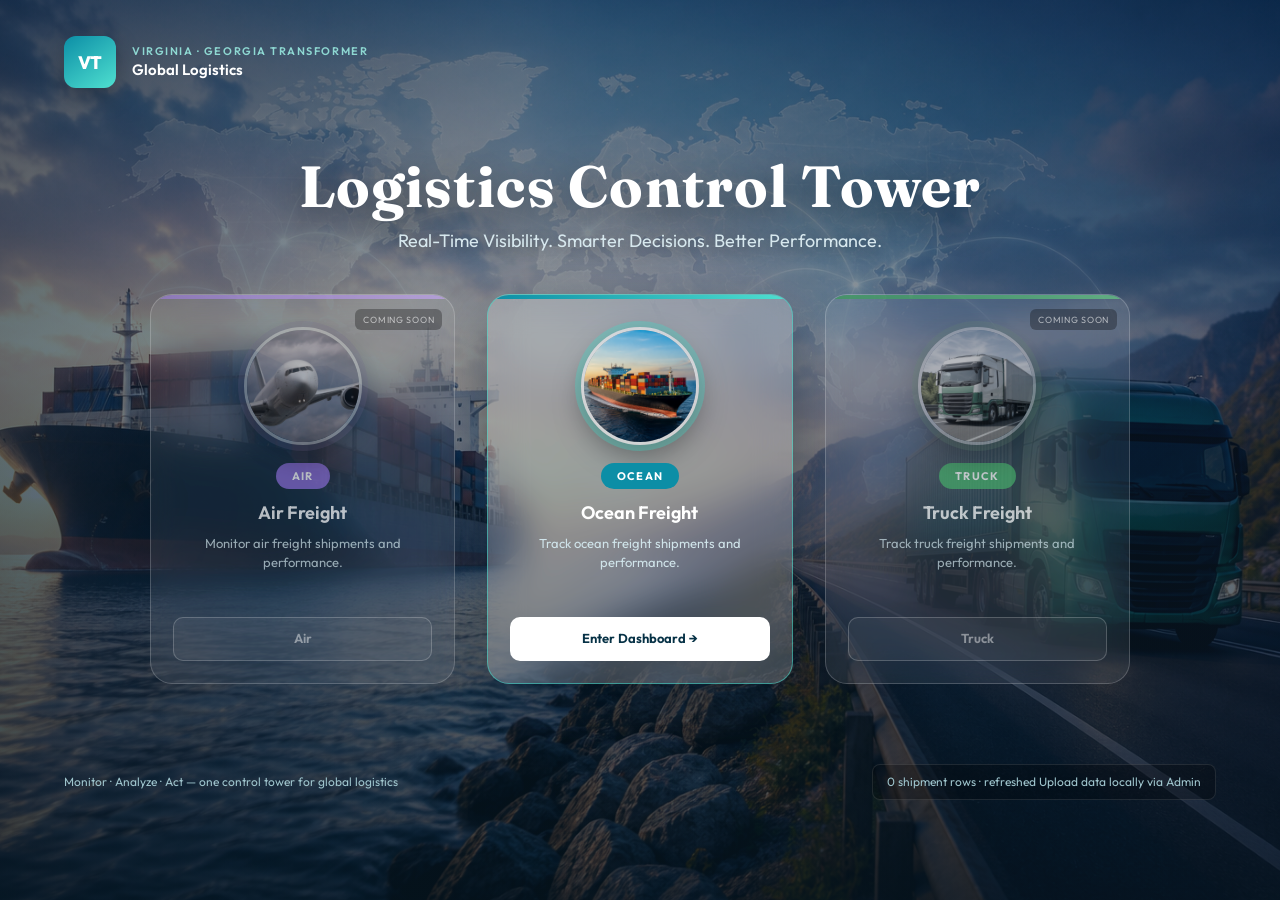
==== static/index.html @ 3d46ad70 "Add Ocean Freight Control Tower dashboard and GitHub Pages publish workflow. Co-authored-by: Cursor " ====
<!doctype html>
<html lang="en">
<head>
  <meta charset="utf-8">
  <meta name="viewport" content="width=device-width, initial-scale=1">
  <title>Logistics Control Tower · Virginia Transformer Corp</title>
  <meta http-equiv="Cache-Control" content="no-cache, no-store, must-revalidate">
  <link rel="preconnect" href="https://fonts.googleapis.com">
  <link rel="preconnect" href="https://fonts.gstatic.com" crossorigin>
  <link href="https://fonts.googleapis.com/css2?family=Fraunces:opsz,wght@9..144,600;9..144,700&family=Outfit:wght@400;500;600;700&display=swap" rel="stylesheet">
  <link rel="stylesheet" href="/static/css/ocean.css?v=20260818e">
</head>
<body>

<!-- ═══ LANDING / MENU ═══ -->
<section id="landing" class="page active">
  <div class="landing-photo" aria-hidden="true"></div>
  <div class="landing-veil" aria-hidden="true"></div>

  <div class="land">
    <div class="land-top">
      <div class="vtc-logo">VT</div>
      <div class="land-brand">
        <small>Virginia · Georgia Transformer</small>
        <strong>Global Logistics</strong>
      </div>
    </div>

    <div class="land-hero">
      <h1>Logistics Control Tower</h1>
      <p class="tagline">Real-Time Visibility. Smarter Decisions. Better Performance.</p>

      <div class="mode-grid">
        <article class="mode-card air disabled">
          <span class="coming-soon">Coming soon</span>
          <div class="mode-photo">
            <img src="/static/assets/mode-air.png" alt="Cargo airplane in flight">
          </div>
          <span class="mode-label">Air</span>
          <h3>Air Freight</h3>
          <p>Monitor air freight shipments and performance.</p>
          <span class="mode-btn">Air</span>
        </article>

        <article class="mode-card ocean" onclick="showPage('analysis')" role="button" tabindex="0"
          onkeydown="if(event.key==='Enter')showPage('analysis')">
          <div class="mode-photo">
            <img src="/static/assets/mode-ocean.png" alt="Ocean container ship">
          </div>
          <span class="mode-label">Ocean</span>
          <h3>Ocean Freight</h3>
          <p>Track ocean freight shipments and performance.</p>
          <span class="mode-btn">Enter Dashboard →</span>
        </article>

        <article class="mode-card truck disabled">
          <span class="coming-soon">Coming soon</span>
          <div class="mode-photo">
            <img src="/static/assets/mode-truck.png" alt="Freight semi-truck">
          </div>
          <span class="mode-label">Truck</span>
          <h3>Truck Freight</h3>
          <p>Track truck freight shipments and performance.</p>
          <span class="mode-btn">Truck</span>
        </article>
      </div>
    </div>

    <div class="land-foot">
      <span>Monitor · Analyze · Act — one control tower for global logistics</span>
      <span class="stamp" id="landStamp">Loading shipment data…</span>
    </div>
  </div>
</section>

<!-- ═══ ANALYSIS DASHBOARD ═══ -->
<section id="analysis" class="page ocean-page">
  <div class="ocean-atmosphere" aria-hidden="true">
    <div class="ocean-bg"></div>
    <div class="ocean-veil"></div>
    <div class="ocean-light"></div>
  </div>
  <header class="dash-header">
    <button class="back" onclick="showPage('landing')">← Menu</button>
    <div class="dash-title">
      <small>Ocean freight</small>
      <strong>Ocean Freight Analysis Dashboard</strong>
    </div>
    <div class="dash-tabs">
      <button class="tab" onclick="refreshWorkbook()">↻ Refresh</button>
      <button class="tab on">Overview</button>
      <button class="tab" onclick="showDetail()">Detailed Report</button>
      <button class="tab" onclick="showPage('performance')">Performance →</button>
    </div>
  </header>

  <main class="wrap">
    <div id="filtersA" class="filters"></div>
    <div class="info-row">
      <div class="window-note">DSR data from arrived within 2 weeks past and all future records.</div>
      <div class="refresh-panel">
        <span>Last refreshed</span>
        <b id="refreshStamp">—</b>
        <span id="refreshRows">—</span>
      </div>
    </div>
    <div id="etaButtons" class="chips"></div>

    <div class="kpis">
      <div class="kpi"><label>Container #</label><b id="kTotal">—</b></div>
      <div class="kpi"><label>Arriving in next 7 days #</label><b id="k7">—</b></div>
      <div class="kpi"><label>Arriving next 14 days #</label><b id="k14">—</b></div>
      <div class="kpi"><label>Delayed containers #</label><b id="kDelay">—</b></div>
      <div class="kpi"><label>Arriving today #</label><b id="kToday">—</b></div>
      <div class="kpi"><label>Hotlist #</label><b id="kHot">—</b></div>
    </div>

    <div class="grid">
      <article class="card">
        <h2>ETA performance</h2>
        <div class="donut-box">
          <div id="etaDonut" class="donut"><div id="etaCenter" class="center"></div></div>
          <div id="etaLegend" class="legend"></div>
        </div>
      </article>
      <article class="card">
        <h2>Total shipment count by plants</h2>
        <div id="plantBars" class="chart bars"></div>
      </article>
      <article class="card">
        <h2>Total vendor by count</h2>
        <div id="vendorBars" class="chart bars"></div>
      </article>
      <article class="card wide">
        <h2>Total delivery variance</h2>
        <div id="varianceCols" class="columns"></div>
      </article>
    </div>
  </main>
</section>

<!-- ═══ DETAILED REPORT ═══ -->
<section id="detail" class="page ocean-page">
  <div class="ocean-atmosphere" aria-hidden="true">
    <div class="ocean-bg"></div>
    <div class="ocean-veil"></div>
    <div class="ocean-light"></div>
  </div>
  <header class="dash-header">
    <button class="back" onclick="showPage('analysis')">← Analysis</button>
    <div class="dash-title">
      <small>Ocean freight</small>
      <strong>Detailed Report</strong>
    </div>
    <div class="dash-tabs">
      <button class="tab" onclick="refreshWorkbook()">↻ Refresh</button>
      <button class="tab" onclick="showPage('analysis')">← Overview</button>
      <button class="tab" onclick="showPage('performance')">Performance →</button>
    </div>
  </header>

  <main class="wrap">
    <div id="filtersD" class="filters"></div>
    <div class="window-note">Same 2-week operational window and filters as Analysis. Scroll horizontally to view shipment fields.</div>
    <div id="etaButtonsD" class="chips"></div>
    <article class="card">
      <div class="tabletop">
        <h2>All shipment fields <span id="rowCount" class="hint"></span></h2>
        <div class="table-actions">
          <input id="tableSearch" placeholder="Search displayed rows…">
          <button type="button" class="download-btn" id="downloadDetailBtn" onclick="downloadDetailExcel()">
            ↓ Download Excel
          </button>
        </div>
      </div>
      <div class="tablewrap">
        <table>
          <thead><tr id="tableHead"></tr></thead>
          <tbody id="tableBody"></tbody>
        </table>
      </div>
    </article>
  </main>
</section>

<!-- ═══ PERFORMANCE ═══ -->
<section id="performance" class="page ocean-page">
  <div class="ocean-atmosphere" aria-hidden="true">
    <div class="ocean-bg"></div>
    <div class="ocean-veil"></div>
    <div class="ocean-light"></div>
  </div>
  <header class="dash-header">
    <button class="back" onclick="showPage('analysis')">← Analysis</button>
    <div class="dash-title">
      <small>Ocean freight</small>
      <strong>Performance Dashboard</strong>
    </div>
    <div class="dash-tabs">
      <button class="tab" onclick="refreshWorkbook()">↻ Refresh</button>
      <button class="tab" onclick="showDetail()">Detailed Report</button>
      <button class="tab on">Performance</button>
    </div>
  </header>

  <main class="wrap">
    <div id="filtersP" class="filters"></div>
    <div class="window-note">Strategic sliding window: shipments from the past 1 year through all future available records.</div>

    <div class="kpis">
      <div class="kpi"><label>Containers</label><b id="pTotal">—</b></div>
      <div class="kpi"><label>Delivered</label><b id="pDelivered">—</b></div>
      <div class="kpi"><label>In transit</label><b id="pTransit">—</b></div>
      <div class="kpi"><label>Delayed arrival</label><b id="pDelayed">—</b></div>
      <div class="kpi"><label>On-time arrival</label><b id="pOnTime">—</b></div>
      <div class="kpi"><label>Avg port-to-port</label><b id="pAvg">—</b></div>
    </div>

    <div class="grid">
      <article class="card"><h2>Container type</h2><div id="typeCols" class="columns"></div></article>
      <article class="card"><h2>Arrival performance</h2><div id="arrivalCols" class="columns"></div></article>
      <article class="card"><h2>LCL vs FCL</h2><div id="modeCols" class="columns"></div></article>
      <article class="card">
        <h2>Carrier / Forwarder performance
          <span class="switcher">
            <button type="button" id="byForwarder" class="on" onclick="setPerformanceGroup('Forwarder')">Forwarder</button>
            <button type="button" id="byCarrier" onclick="setPerformanceGroup('Steamship Line')">Carrier</button>
          </span>
        </h2>
        <div class="stack-legend">
          <span><i style="background:#e95a5e"></i> Delayed</span>
          <span><i style="background:#20b87a"></i> Early</span>
          <span><i style="background:#8178cb"></i> On Time</span>
        </div>
        <div id="forwardStacks" class="stack"></div>
      </article>
      <article class="card"><h2>Departure performance</h2><div id="departureCols" class="columns"></div></article>
      <article class="card">
        <h2>Average port-to-port days
          <span class="switcher">
            <button type="button" id="avgByCarrier" class="on" onclick="setAverageGroup('Steamship Line')">Carrier</button>
            <button type="button" id="avgByForwarder" onclick="setAverageGroup('Forwarder')">Forwarder</button>
          </span>
        </h2>
        <div id="carrierBars" class="chart bars"></div>
      </article>
    </div>
  </main>
</section>

<script src="/static/js/logic.js?v=20260818e"></script>
<script src="/static/js/dashboard.js?v=20260818e"></script>
</body>
</html>
---- static/css/ocean.css ----
:root {
  --deep: #03151f;
  --navy: #073246;
  --navy2: #0d5870;
  --sea: #0c8ea6;
  --aqua: #4fe0d0;
  --foam: #eaf8f8;
  --ink: #12303a;
  --muted: #5f7f88;
  --line: rgba(180, 220, 226, 0.7);
  --card: rgba(255, 255, 255, 0.78);
  --red: #e95a5e;
  --green: #20b87a;
  --amber: #f2a33a;
  --blue: #2698e8;
  --purple: #8b6fd4;
  --truck: #4caf6e;
  --glass: rgba(255, 255, 255, 0.14);
  --gold: #d7b56d;
}

* { box-sizing: border-box; }

body {
  margin: 0;
  background: #041824;
  color: var(--ink);
  font: 14px/1.5 "Outfit", "Segoe UI", system-ui, sans-serif;
}

button, select, input { font: inherit; }

.page { display: none; min-height: 100vh; }
.page.active { display: block; }

/* ── Landing / Menu ── */
#landing {
  position: relative;
  overflow: hidden;
  color: #fff;
  background: #081c2a;
}

.landing-photo {
  position: absolute;
  inset: 0;
  background:
    url("../assets/landing-hero.png") center / cover no-repeat;
  transform: scale(1.04);
  filter: saturate(1.12) contrast(1.08);
  animation: oceanDrift 60s ease-in-out infinite alternate;
}

.landing-veil {
  position: absolute;
  inset: 0;
  background:
    linear-gradient(180deg, rgba(6, 22, 34, 0.55) 0%, rgba(8, 32, 48, 0.42) 38%, rgba(6, 24, 36, 0.72) 100%),
    linear-gradient(90deg, rgba(10, 28, 48, 0.35), transparent 40%, rgba(28, 18, 48, 0.22));
  pointer-events: none;
}

.land {
  position: relative;
  z-index: 2;
  min-height: 100vh;
  display: flex;
  flex-direction: column;
  padding: 36px clamp(24px, 5vw, 80px) 100px;
}

.land-top {
  display: flex;
  align-items: center;
  gap: 16px;
}

.vtc-logo {
  width: 52px;
  height: 52px;
  border-radius: 12px;
  background: linear-gradient(145deg, var(--sea), var(--aqua));
  display: grid;
  place-items: center;
  font-weight: 800;
  font-size: 18px;
  letter-spacing: -0.04em;
  box-shadow: 0 8px 24px rgba(0, 0, 0, 0.25);
}

.land-brand small {
  display: block;
  font-size: 11px;
  letter-spacing: 0.14em;
  text-transform: uppercase;
  color: #8ed8d2;
  font-weight: 600;
}

.land-brand strong {
  font-size: 15px;
  font-weight: 600;
}

.land-hero {
  flex: 1;
  display: flex;
  flex-direction: column;
  justify-content: center;
  max-width: 1080px;
  width: 100%;
  margin: 28px auto 40px;
  text-align: center;
}

.land-hero h1 {
  font-family: "Fraunces", Georgia, serif;
  font-size: clamp(36px, 5.4vw, 58px);
  font-weight: 700;
  letter-spacing: 0.02em;
  line-height: 1.05;
  margin: 0 0 10px;
  text-transform: none;
  text-shadow: 0 10px 36px rgba(0, 0, 0, 0.5);
}

.land-hero .tagline {
  font-size: clamp(15px, 2vw, 18px);
  color: #d7e8ee;
  margin: 0 0 40px;
  text-shadow: 0 4px 16px rgba(0, 0, 0, 0.4);
}

.mode-grid {
  display: grid;
  grid-template-columns: repeat(3, minmax(220px, 1fr));
  gap: clamp(18px, 3vw, 32px);
  max-width: 980px;
  margin: 0 auto;
  width: 100%;
}

.mode-card {
  background: rgba(255, 255, 255, 0.1);
  backdrop-filter: blur(18px) saturate(1.2);
  border: 1px solid rgba(255, 255, 255, 0.28);
  border-radius: 22px;
  padding: 26px 22px 22px;
  text-align: center;
  transition: transform 0.28s ease, box-shadow 0.28s ease, border-color 0.28s ease;
  cursor: default;
  position: relative;
  overflow: hidden;
  min-height: 390px;
  display: flex;
  flex-direction: column;
  align-items: center;
}

.mode-card::before {
  content: "";
  position: absolute;
  top: 0;
  left: 0;
  right: 0;
  height: 4px;
}

.mode-card.air::before { background: linear-gradient(90deg, #9b7fd4, #c4a8f0); }
.mode-card.ocean::before { background: linear-gradient(90deg, var(--sea), var(--aqua)); }
.mode-card.truck::before { background: linear-gradient(90deg, #3d9b5c, #6ecf8a); }

.mode-card.ocean {
  cursor: pointer;
  background: rgba(255, 255, 255, 0.18);
  border-color: rgba(61, 217, 200, 0.55);
  box-shadow: 0 22px 55px rgba(0, 20, 35, 0.45);
}

.mode-card.ocean:hover {
  transform: translateY(-8px);
  box-shadow: 0 30px 70px rgba(0, 30, 45, 0.55);
  border-color: var(--aqua);
}

.mode-card.ocean:hover .mode-photo img {
  transform: scale(1.07);
}

.mode-card.disabled {
  opacity: 0.72;
}

.mode-card.disabled .mode-photo {
  filter: grayscale(0.55) brightness(0.85);
}

.mode-photo {
  width: 118px;
  height: 118px;
  margin: 6px auto 18px;
  border-radius: 50%;
  overflow: hidden;
  border: 3px solid rgba(255, 255, 255, 0.55);
  box-shadow: 0 12px 28px rgba(0, 0, 0, 0.35);
  flex-shrink: 0;
}

.mode-card.air .mode-photo { box-shadow: 0 0 0 6px rgba(139, 111, 212, 0.28), 0 12px 28px rgba(0, 0, 0, 0.35); }
.mode-card.ocean .mode-photo { box-shadow: 0 0 0 6px rgba(61, 217, 200, 0.32), 0 12px 28px rgba(0, 0, 0, 0.35); }
.mode-card.truck .mode-photo { box-shadow: 0 0 0 6px rgba(76, 175, 110, 0.28), 0 12px 28px rgba(0, 0, 0, 0.35); }

.mode-photo img {
  width: 100%;
  height: 100%;
  object-fit: cover;
  display: block;
  transition: transform 0.4s ease;
}

.mode-label {
  display: inline-block;
  padding: 5px 16px;
  border-radius: 20px;
  font-size: 11px;
  font-weight: 700;
  letter-spacing: 0.12em;
  text-transform: uppercase;
  margin-bottom: 10px;
}

.mode-card.air .mode-label { background: var(--purple); color: #fff; }
.mode-card.ocean .mode-label { background: var(--sea); color: #fff; }
.mode-card.truck .mode-label { background: var(--truck); color: #fff; }

.mode-card h3 {
  margin: 0 0 8px;
  font-size: 18px;
  font-weight: 650;
}

.mode-card p {
  margin: 0 0 auto;
  font-size: 13px;
  color: #d0e4ea;
  line-height: 1.45;
  max-width: 220px;
}

.mode-btn {
  display: block;
  width: 100%;
  margin-top: 18px;
  padding: 11px;
  border: 1px solid rgba(255, 255, 255, 0.3);
  border-radius: 10px;
  background: rgba(255, 255, 255, 0.08);
  color: #fff;
  font-weight: 650;
  font-size: 13px;
  cursor: inherit;
}

.mode-card.ocean .mode-btn {
  background: #fff;
  color: var(--navy);
  border-color: transparent;
}

.mode-card.disabled .mode-btn {
  cursor: not-allowed;
  color: rgba(255, 255, 255, 0.65);
}

.coming-soon {
  position: absolute;
  top: 14px;
  right: 12px;
  font-size: 9px;
  text-transform: uppercase;
  letter-spacing: 0.08em;
  background: rgba(0, 0, 0, 0.4);
  padding: 4px 8px;
  border-radius: 6px;
  color: #d8d8d8;
}

.land-foot {
  display: flex;
  justify-content: space-between;
  align-items: center;
  flex-wrap: wrap;
  gap: 12px;
  font-size: 12px;
  color: #9ec4cc;
}

.land-foot .stamp {
  background: rgba(0, 0, 0, 0.25);
  padding: 8px 14px;
  border-radius: 8px;
  border: 1px solid rgba(255, 255, 255, 0.1);
}

/* ── Dashboard header ── */
.dash-header {
  position: relative;
  background:
    linear-gradient(105deg, rgba(3, 22, 34, 0.82), rgba(8, 72, 92, 0.58) 55%, rgba(10, 40, 58, 0.7)),
    url("../assets/ocean-header.png") center 42% / cover no-repeat;
  color: #fff;
  padding: 16px 24px 22px;
  display: flex;
  align-items: center;
  gap: 16px;
  flex-wrap: wrap;
  box-shadow: 0 12px 36px rgba(2, 16, 28, 0.28);
  border-bottom: 1px solid rgba(127, 230, 220, 0.22);
}

.dash-header::after {
  content: "";
  position: absolute;
  left: 0;
  right: 0;
  bottom: -1px;
  height: 18px;
  background: url("data:image/svg+xml,%3Csvg xmlns='http://www.w3.org/2000/svg' viewBox='0 0 1440 40' preserveAspectRatio='none'%3E%3Cpath fill='rgba(236,247,249,0.55)' d='M0,24 C240,40 480,8 720,20 C960,32 1200,8 1440,24 L1440,40 L0,40 Z'/%3E%3C/svg%3E") center bottom / 100% 18px no-repeat;
  pointer-events: none;
}

.dash-header .back {
  border: 1px solid rgba(255, 255, 255, 0.38);
  color: #fff;
  background: rgba(255, 255, 255, 0.1);
  backdrop-filter: blur(10px);
  border-radius: 999px;
  padding: 8px 16px;
  cursor: pointer;
}

.dash-header .back:hover { background: rgba(255, 255, 255, 0.15); }

.dash-title small {
  display: block;
  color: #b7efe6;
  text-transform: uppercase;
  letter-spacing: 0.18em;
  font-size: 9px;
  font-weight: 600;
}

.dash-title strong {
  font-family: "Fraunces", Georgia, serif;
  font-size: 22px;
  font-weight: 700;
  letter-spacing: 0.01em;
}

.dash-tabs {
  margin-left: auto;
  display: flex;
  gap: 6px;
  flex-wrap: wrap;
}

.dash-tabs .tab {
  border: 1px solid rgba(255, 255, 255, 0.32);
  background: rgba(255, 255, 255, 0.1);
  backdrop-filter: blur(10px);
  color: #fff;
  border-radius: 999px;
  padding: 8px 16px;
  cursor: pointer;
  font-size: 13px;
  font-weight: 500;
}

.dash-tabs .tab.on,
.dash-tabs .tab:hover {
  background: linear-gradient(180deg, #fff, #e7f8f6);
  color: var(--navy);
  border-color: transparent;
  box-shadow: 0 8px 18px rgba(0, 20, 30, 0.18);
}

/* ── Main layout ── */
.wrap {
  position: relative;
  z-index: 1;
  padding: 20px 22px 48px;
  max-width: 1620px;
  margin: 0 auto;
}

.filters {
  display: grid;
  grid-template-columns: repeat(10, minmax(95px, 1fr)) auto;
  gap: 6px;
  background: rgba(255, 255, 255, 0.72);
  backdrop-filter: blur(18px) saturate(1.3);
  border: 1px solid rgba(255, 255, 255, 0.78);
  border-radius: 16px;
  padding: 12px;
  margin-bottom: 14px;
  position: sticky;
  top: 0;
  z-index: 10;
  box-shadow: 0 16px 40px rgba(4, 28, 40, 0.12);
}

.filter {
  border-right: 1px solid var(--line);
  padding: 2px 8px;
}

.filter label {
  display: block;
  text-transform: uppercase;
  color: var(--muted);
  font-size: 9px;
  letter-spacing: 0.06em;
}

.filter select,
.filter input {
  border: 0;
  outline: 0;
  background: transparent;
  color: var(--ink);
  width: 100%;
  padding: 4px 0;
  font-size: 12px;
  font-weight: 500;
}

.reset-btn {
  align-self: center;
  border: 0;
  border-radius: 999px;
  background: linear-gradient(180deg, #14556d, #0a3346);
  color: #fff;
  padding: 10px 18px;
  cursor: pointer;
  font-size: 12px;
  font-weight: 600;
  white-space: nowrap;
  box-shadow: 0 8px 18px rgba(8, 40, 56, 0.22);
}

.reset-btn:hover { background: var(--navy2); }

.info-row {
  display: flex;
  gap: 12px;
  flex-wrap: wrap;
  margin-bottom: 12px;
}

.window-note {
  flex: 1;
  background: rgba(226, 246, 243, 0.78);
  backdrop-filter: blur(10px);
  color: #14655f;
  border: 1px solid rgba(191, 233, 227, 0.85);
  border-radius: 12px;
  padding: 10px 16px;
  font-size: 12px;
}

.refresh-panel {
  background: linear-gradient(145deg, rgba(4, 24, 36, 0.9), rgba(12, 70, 86, 0.88));
  color: #b8dce4;
  border-radius: 12px;
  padding: 10px 16px;
  font-size: 11px;
  min-width: 200px;
  border: 1px solid rgba(127, 230, 220, 0.2);
  box-shadow: 0 10px 24px rgba(4, 20, 30, 0.2);
}

.refresh-panel b { color: var(--aqua); display: block; font-size: 12px; }

.kpis {
  display: grid;
  grid-template-columns: repeat(6, 1fr);
  gap: 10px;
}

.kpi {
  background: rgba(255, 255, 255, 0.78);
  backdrop-filter: blur(16px) saturate(1.25);
  border: 1px solid rgba(255, 255, 255, 0.72);
  border-radius: 16px;
  padding: 16px 16px 14px;
  box-shadow: 0 14px 32px rgba(4, 28, 40, 0.1);
  position: relative;
  overflow: hidden;
}

.kpi::before {
  content: "";
  position: absolute;
  left: 0;
  top: 12px;
  bottom: 12px;
  width: 3px;
  border-radius: 0 3px 3px 0;
  background: linear-gradient(180deg, var(--aqua), var(--sea));
}

.kpi::after {
  content: "";
  position: absolute;
  top: -20px;
  right: -12px;
  width: 90px;
  height: 90px;
  background: radial-gradient(circle, rgba(79, 224, 208, 0.22), transparent 68%);
}

.kpi label {
  font-size: 10px;
  text-transform: uppercase;
  color: var(--muted);
  letter-spacing: 0.08em;
  font-weight: 600;
  padding-left: 6px;
}

.kpi b {
  display: block;
  font-size: 28px;
  margin-top: 4px;
  font-weight: 700;
  padding-left: 6px;
}

.kpi:nth-child(1) b { color: var(--green); }
.kpi:nth-child(2) b { color: #df3d55; }
.kpi:nth-child(3) b { color: #e14aaa; }
.kpi:nth-child(4) b { color: #f06332; }
.kpi:nth-child(5) b { color: #18aa73; }
.kpi:nth-child(6) b { color: #e13b45; }

.grid {
  display: grid;
  grid-template-columns: 1.1fr 1fr 1fr;
  gap: 12px;
  margin-top: 12px;
}

.card {
  background: rgba(255, 255, 255, 0.8);
  backdrop-filter: blur(18px) saturate(1.3);
  border: 1px solid rgba(255, 255, 255, 0.74);
  border-radius: 18px;
  padding: 18px 18px 16px;
  min-width: 0;
  box-shadow: 0 16px 40px rgba(4, 28, 40, 0.12);
  position: relative;
}

.card::before {
  content: "";
  position: absolute;
  inset: 0 0 auto;
  height: 3px;
  border-radius: 18px 18px 0 0;
  background: linear-gradient(90deg, transparent, var(--aqua), var(--sea), transparent);
}

.card h2 {
  font-family: "Fraunces", Georgia, serif;
  font-size: 15px;
  margin: 0 0 14px;
  text-transform: none;
  letter-spacing: 0.01em;
  color: var(--navy);
  font-weight: 700;
}

.card .hint {
  float: right;
  color: var(--muted);
  font-size: 10px;
  text-transform: none;
  font-weight: 400;
}

.chart { height: 225px; }

.bars {
  display: flex;
  flex-direction: column;
  gap: 8px;
  justify-content: center;
  height: 100%;
}

.bar {
  display: grid;
  grid-template-columns: 110px 1fr 36px;
  gap: 8px;
  align-items: center;
  font-size: 11px;
}

.bar .name {
  white-space: nowrap;
  overflow: hidden;
  text-overflow: ellipsis;
}

.bar .track {
  height: 12px;
  border-radius: 7px;
  background: #edf3f4;
  overflow: hidden;
}

.bar .fill {
  height: 100%;
  border-radius: 7px;
  background: linear-gradient(90deg, var(--sea), var(--aqua));
}

.bar .val { text-align: right; font-weight: 700; }

.donut-box {
  height: 225px;
  display: grid;
  grid-template-columns: 155px 1fr;
  align-items: center;
}

.donut {
  width: 142px;
  height: 142px;
  border-radius: 50%;
  position: relative;
}

.donut::after {
  content: "";
  position: absolute;
  inset: 30px;
  border-radius: 50%;
  background: rgba(255, 255, 255, 0.94);
  box-shadow: inset 0 0 0 1px rgba(180, 220, 226, 0.4);
}

.donut .center {
  position: absolute;
  z-index: 1;
  inset: 0;
  display: grid;
  place-content: center;
  text-align: center;
  font-size: 22px;
  font-weight: 700;
}

.donut .center small {
  font-size: 9px;
  color: var(--muted);
  font-weight: 500;
}

.legend { display: flex; flex-direction: column; gap: 8px; }

.leg b {
  cursor: help;
}

.leg {
  display: grid;
  grid-template-columns: 9px 1fr auto;
  gap: 7px;
  align-items: center;
  font-size: 11px;
}

.dot {
  width: 8px;
  height: 8px;
  border-radius: 3px;
}

.chips {
  display: flex;
  gap: 7px;
  overflow-x: auto;
  padding: 4px 0 12px;
  scrollbar-width: thin;
}

.chip {
  min-width: 130px;
  flex-shrink: 0;
  border: 1px solid rgba(255, 255, 255, 0.7);
  background: rgba(255, 255, 255, 0.72);
  backdrop-filter: blur(10px);
  border-radius: 12px;
  padding: 9px 12px;
  color: var(--ink);
  cursor: pointer;
  font-size: 10px;
  text-align: left;
  box-shadow: 0 8px 18px rgba(4, 28, 40, 0.08);
}

.chip.on {
  background: linear-gradient(180deg, #14566e, #0a3448);
  color: #fff;
  border-color: transparent;
  box-shadow: 0 10px 22px rgba(8, 50, 68, 0.28);
}

.columns {
  position: relative;
  height: 225px;
  display: flex;
  align-items: end;
  gap: 8px;
  padding: 20px 6px 36px;
  border-bottom: 1px solid var(--line);
}

.columns.line-mode {
  height: 270px;
  padding-top: 30px;
  gap: 6px;
}

.colwrap {
  height: 100%;
  flex: 1;
  display: flex;
  align-items: end;
  position: relative;
}

.col {
  width: 100%;
  min-height: 3px;
  border-radius: 5px 5px 0 0;
  background: linear-gradient(#49cdb9, #168ba4);
  position: relative;
}

.col em {
  position: absolute;
  top: -19px;
  width: 100%;
  text-align: center;
  font-style: normal;
  font-size: 10px;
  font-weight: 700;
}

.col .col-count {
  position: absolute;
  bottom: 5px;
  left: 0;
  right: 0;
  text-align: center;
  font-size: 10px;
  font-weight: 700;
  color: rgba(255, 255, 255, 0.95);
  text-shadow: 0 1px 2px rgba(0, 0, 0, 0.35);
}

.col span {
  position: absolute;
  top: calc(100% + 5px);
  width: 100%;
  text-align: center;
  font-size: 9px;
  white-space: nowrap;
  overflow: hidden;
  text-overflow: ellipsis;
}

.columns.line-mode .col span {
  font-size: 8px;
  line-height: 1.2;
  white-space: normal;
  display: -webkit-box;
  -webkit-line-clamp: 2;
  -webkit-box-orient: vertical;
  overflow: hidden;
  text-overflow: unset;
}

.pct-overlay {
  position: absolute;
  inset: 0;
  pointer-events: none;
  z-index: 4;
}

.pct-overlay polyline {
  fill: none;
  stroke: #e84aa5;
  stroke-width: 2;
  stroke-dasharray: 5 4;
  stroke-linejoin: round;
  stroke-linecap: round;
}

.pct-hit {
  position: absolute;
  transform: translateX(-50%);
  font-size: 11px;
  font-weight: 700;
  color: #b82478;
  line-height: 1;
  padding: 4px 6px;
  cursor: help;
  pointer-events: auto;
  white-space: nowrap;
  z-index: 5;
}

.wide { grid-column: 1 / -1; }

.switcher {
  float: right;
  display: inline-flex;
  gap: 3px;
  background: #edf3f4;
  padding: 3px;
  border-radius: 8px;
  margin-top: -6px;
}

.switcher button {
  border: 0;
  background: transparent;
  padding: 6px 9px;
  border-radius: 6px;
  font-size: 10px;
  cursor: pointer;
}

.switcher button.on {
  background: var(--navy);
  color: #fff;
}

.tabletop {
  display: flex;
  justify-content: space-between;
  align-items: center;
  gap: 12px;
  flex-wrap: wrap;
}

.tabletop input {
  padding: 8px 12px;
  border: 1px solid var(--line);
  border-radius: 8px;
  min-width: 220px;
}

.table-actions {
  display: flex;
  align-items: center;
  gap: 10px;
  flex-wrap: wrap;
}

.download-btn {
  border: 0;
  border-radius: 8px;
  background: linear-gradient(105deg, var(--navy), var(--navy2));
  color: #fff;
  padding: 9px 16px;
  font-weight: 650;
  font-size: 13px;
  cursor: pointer;
  white-space: nowrap;
  box-shadow: 0 4px 14px rgba(10, 47, 69, 0.18);
}

.download-btn:hover { background: linear-gradient(105deg, var(--navy2), var(--sea)); }
.download-btn:disabled { opacity: 0.55; cursor: not-allowed; }

.tablewrap {
  overflow: auto;
  max-height: 440px;
  border-top: 1px solid var(--line);
}

table {
  border-collapse: collapse;
  width: 100%;
  white-space: nowrap;
  font-size: 10px;
}

th {
  position: sticky;
  top: 0;
  background: rgba(232, 245, 247, 0.95);
  text-align: left;
  padding: 9px 10px;
  text-transform: uppercase;
  color: #5d747d;
  z-index: 1;
}

td {
  padding: 8px 10px;
  border-top: 1px solid #edf2f3;
}

.pill {
  background: #e7f4f3;
  border-radius: 10px;
  padding: 3px 7px;
}

.pill.hot {
  background: #ffe6e7;
  color: #b3293f;
}

.stack {
  height: 225px;
  display: flex;
  align-items: end;
  gap: 12px;
  padding: 8px 8px 22px;
}

.stack-legend {
  display: flex;
  gap: 12px;
  font-size: 10px;
  color: var(--muted);
  margin: -6px 0 8px;
}

.stack-legend span {
  display: inline-flex;
  align-items: center;
  gap: 5px;
}

.stack-legend i {
  width: 8px;
  height: 8px;
  border-radius: 2px;
  display: inline-block;
}

.stackbar {
  flex: 1;
  display: flex;
  flex-direction: column-reverse;
  height: 100%;
  position: relative;
}

.seg {
  width: 100%;
  min-height: 2px;
  display: flex;
  align-items: center;
  justify-content: center;
}

.seg-label {
  display: flex;
  flex-direction: column;
  align-items: center;
  line-height: 1.05;
  color: #fff;
  font-size: 10px;
  font-weight: 700;
  text-shadow: 0 1px 2px rgba(0, 0, 0, 0.35);
}

.seg-label small {
  font-size: 8px;
  font-weight: 600;
  opacity: 0.9;
  cursor: help;
}

.stackbar label {
  position: absolute;
  top: calc(100% + 5px);
  width: 100%;
  font-size: 9px;
  text-align: center;
  white-space: nowrap;
  overflow: hidden;
  text-overflow: ellipsis;
  cursor: help;
}

.empty {
  height: 160px;
  display: grid;
  place-items: center;
  color: var(--muted);
}

/* ── Ocean atmosphere ── */
.ocean-page {
  position: relative;
  background: #041824;
}

.ocean-atmosphere {
  position: fixed;
  inset: 0;
  z-index: 0;
  pointer-events: none;
  overflow: hidden;
}

.ocean-bg {
  position: absolute;
  inset: -10%;
  background: url("../assets/dash-ocean-bg.png") center / cover no-repeat;
  filter: saturate(1.18) contrast(1.08) brightness(0.95);
  animation: oceanDrift 48s ease-in-out infinite alternate;
}

.ocean-veil {
  position: absolute;
  inset: 0;
  background:
    linear-gradient(180deg, rgba(3, 20, 32, 0.2) 0%, rgba(7, 42, 54, 0.08) 120px, rgba(236, 247, 249, 0.58) 270px, rgba(234, 247, 248, 0.82) 100%),
    radial-gradient(900px 420px at 82% -8%, rgba(90, 220, 210, 0.22), transparent 58%);
}

.ocean-light {
  position: absolute;
  inset: 0;
  background: url("../assets/ocean-foam.png") center top / cover no-repeat;
  opacity: 0.13;
  mix-blend-mode: screen;
}

@keyframes oceanDrift {
  from { transform: scale(1.05) translate3d(0, 0, 0); }
  to { transform: scale(1.1) translate3d(-1.6%, -1.2%, 0); }
}

.ocean-page .dash-header {
  z-index: 2;
}

.error-panel {
  max-width: 560px;
  margin: 80px auto;
  padding: 32px;
  background: #fff;
  border-radius: 16px;
  border: 1px solid var(--line);
  text-align: center;
}

.error-panel h2 { color: var(--red); margin-top: 0; }

@media (max-width: 1150px) {
  .filters { grid-template-columns: repeat(5, 1fr); }
  .kpis { grid-template-columns: repeat(3, 1fr); }
  .grid { grid-template-columns: 1fr 1fr; }
  .grid .card:first-child { grid-column: 1 / -1; }
  .mode-grid { grid-template-columns: 1fr; max-width: 360px; }
}

@media (max-width: 700px) {
  .dash-header { flex-direction: column; align-items: flex-start; }
  .dash-tabs { margin-left: 0; }
  .filters, .kpis, .grid { grid-template-columns: 1fr 1fr; }
  .grid .card { grid-column: 1 / -1; }
  .land-foot { flex-direction: column; align-items: flex-start; }
}
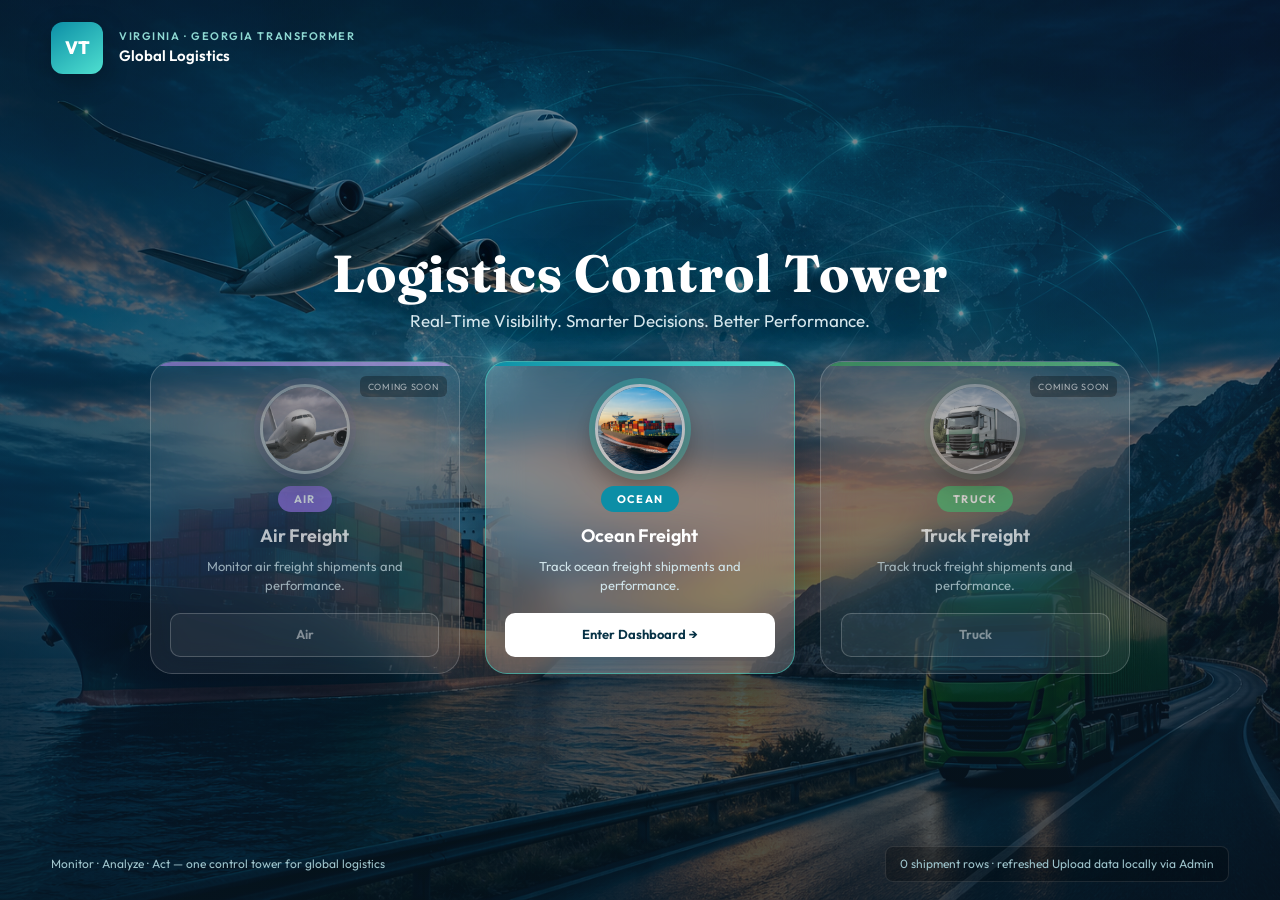
==== commit 4db12e70: "commit" ====
--- a/static/index.html
+++ b/static/index.html
@@ -8,7 +8,7 @@
   <link rel="preconnect" href="https://fonts.googleapis.com">
   <link rel="preconnect" href="https://fonts.gstatic.com" crossorigin>
   <link href="https://fonts.googleapis.com/css2?family=Fraunces:opsz,wght@9..144,600;9..144,700&family=Outfit:wght@400;500;600;700&display=swap" rel="stylesheet">
-  <link rel="stylesheet" href="/static/css/ocean.css?v=20260818e">
+  <link rel="stylesheet" href="/static/css/ocean.css?v=20260820d">
 </head>
 <body>
 
@@ -97,7 +97,9 @@
   <main class="wrap">
     <div id="filtersA" class="filters"></div>
     <div class="info-row">
-      <div class="window-note">DSR data from arrived within 2 weeks past and all future records.</div>
+      <div class="window-note">2-week window uses Vessel Arrived when present; if not arrived, ETA to Port of Discharge. Includes all future records.
+        <br>NO CISF shipments are included.
+      </div>
       <div class="refresh-panel">
         <span>Last refreshed</span>
         <b id="refreshStamp">—</b>
@@ -161,7 +163,7 @@
 
   <main class="wrap">
     <div id="filtersD" class="filters"></div>
-    <div class="window-note">Same 2-week operational window and filters as Analysis. Scroll horizontally to view shipment fields.</div>
+    <div class="window-note">Same 2-week window as Analysis (Vessel Arrived first, else ETA to port). Scroll horizontally to view shipment fields.</div>
     <div id="etaButtonsD" class="chips"></div>
     <article class="card">
       <div class="tabletop">
@@ -248,7 +250,7 @@
   </main>
 </section>
 
-<script src="/static/js/logic.js?v=20260818e"></script>
-<script src="/static/js/dashboard.js?v=20260818e"></script>
+<script src="/static/js/logic.js?v=20260818k"></script>
+<script src="/static/js/dashboard.js?v=20260818k"></script>
 </body>
 </html>
--- a/static/css/ocean.css
+++ b/static/css/ocean.css
@@ -21,11 +21,20 @@
 
 * { box-sizing: border-box; }
 
+html {
+  width: 100%;
+  max-width: 100%;
+  overflow-x: hidden;
+}
+
 body {
   margin: 0;
   background: #041824;
   color: var(--ink);
   font: 14px/1.5 "Outfit", "Segoe UI", system-ui, sans-serif;
+  width: 100%;
+  max-width: 100%;
+  overflow-x: hidden;
 }
 
 button, select, input { font: inherit; }
@@ -39,16 +48,22 @@
   overflow: hidden;
   color: #fff;
   background: #081c2a;
+  width: 100%;
+  max-width: 100vw;
+  height: 100vh;
+  height: 100dvh;
+  min-height: 0;
 }
 
 .landing-photo {
   position: absolute;
   inset: 0;
+  overflow: hidden;
   background:
     url("../assets/landing-hero.png") center / cover no-repeat;
-  transform: scale(1.04);
+  transform: none;
   filter: saturate(1.12) contrast(1.08);
-  animation: oceanDrift 60s ease-in-out infinite alternate;
+  animation: landingDrift 60s ease-in-out infinite alternate;
 }
 
 .landing-veil {
@@ -63,10 +78,12 @@
 .land {
   position: relative;
   z-index: 2;
-  min-height: 100vh;
+  height: 100%;
+  max-height: 100%;
   display: flex;
   flex-direction: column;
-  padding: 36px clamp(24px, 5vw, 80px) 100px;
+  padding: clamp(16px, 2.4vh, 28px) clamp(16px, 4vw, 64px) clamp(12px, 2vh, 24px);
+  overflow: hidden;
 }
 
 .land-top {
@@ -107,35 +124,36 @@
   display: flex;
   flex-direction: column;
   justify-content: center;
-  max-width: 1080px;
-  width: 100%;
-  margin: 28px auto 40px;
+  max-width: min(1080px, 100%);
+  width: 100%;
+  margin: clamp(8px, 1.5vh, 20px) auto;
   text-align: center;
+  min-height: 0;
 }
 
 .land-hero h1 {
   font-family: "Fraunces", Georgia, serif;
-  font-size: clamp(36px, 5.4vw, 58px);
+  font-size: clamp(28px, 4.6vw, 52px);
   font-weight: 700;
   letter-spacing: 0.02em;
   line-height: 1.05;
-  margin: 0 0 10px;
+  margin: 0 0 8px;
   text-transform: none;
   text-shadow: 0 10px 36px rgba(0, 0, 0, 0.5);
 }
 
 .land-hero .tagline {
-  font-size: clamp(15px, 2vw, 18px);
+  font-size: clamp(14px, 1.8vw, 17px);
   color: #d7e8ee;
-  margin: 0 0 40px;
+  margin: 0 0 clamp(16px, 3vh, 32px);
   text-shadow: 0 4px 16px rgba(0, 0, 0, 0.4);
 }
 
 .mode-grid {
   display: grid;
-  grid-template-columns: repeat(3, minmax(220px, 1fr));
-  gap: clamp(18px, 3vw, 32px);
-  max-width: 980px;
+  grid-template-columns: repeat(3, minmax(0, 1fr));
+  gap: clamp(12px, 2vw, 28px);
+  max-width: min(980px, 100%);
   margin: 0 auto;
   width: 100%;
 }
@@ -145,13 +163,14 @@
   backdrop-filter: blur(18px) saturate(1.2);
   border: 1px solid rgba(255, 255, 255, 0.28);
   border-radius: 22px;
-  padding: 26px 22px 22px;
+  padding: clamp(14px, 2vh, 22px) clamp(12px, 1.5vw, 20px) clamp(12px, 1.8vh, 18px);
   text-align: center;
   transition: transform 0.28s ease, box-shadow 0.28s ease, border-color 0.28s ease;
   cursor: default;
   position: relative;
   overflow: hidden;
-  min-height: 390px;
+  min-height: 0;
+  max-height: min(420px, 58vh);
   display: flex;
   flex-direction: column;
   align-items: center;
@@ -196,9 +215,9 @@
 }
 
 .mode-photo {
-  width: 118px;
-  height: 118px;
-  margin: 6px auto 18px;
+  width: clamp(72px, 10vh, 110px);
+  height: clamp(72px, 10vh, 110px);
+  margin: 4px auto 12px;
   border-radius: 50%;
   overflow: hidden;
   border: 3px solid rgba(255, 255, 255, 0.55);
@@ -290,9 +309,11 @@
   justify-content: space-between;
   align-items: center;
   flex-wrap: wrap;
-  gap: 12px;
+  gap: 10px;
   font-size: 12px;
   color: #9ec4cc;
+  flex-shrink: 0;
+  max-width: 100%;
 }
 
 .land-foot .stamp {
@@ -1027,7 +1048,7 @@
   position: absolute;
   inset: -10%;
   background: url("../assets/dash-ocean-bg.png") center / cover no-repeat;
-  filter: saturate(1.18) contrast(1.08) brightness(0.95);
+  filter: saturate(1.1) contrast(1.08) brightness(1.02);
   animation: oceanDrift 48s ease-in-out infinite alternate;
 }
 
@@ -1035,21 +1056,26 @@
   position: absolute;
   inset: 0;
   background:
-    linear-gradient(180deg, rgba(3, 20, 32, 0.2) 0%, rgba(7, 42, 54, 0.08) 120px, rgba(236, 247, 249, 0.58) 270px, rgba(234, 247, 248, 0.82) 100%),
-    radial-gradient(900px 420px at 82% -8%, rgba(90, 220, 210, 0.22), transparent 58%);
+    linear-gradient(180deg, rgba(3, 20, 32, 0.28) 0%, rgba(7, 42, 54, 0.06) 110px, rgba(236, 247, 249, 0.28) 260px, rgba(234, 247, 248, 0.52) 100%),
+    radial-gradient(900px 420px at 82% -8%, rgba(90, 220, 210, 0.14), transparent 58%);
 }
 
 .ocean-light {
   position: absolute;
   inset: 0;
   background: url("../assets/ocean-foam.png") center top / cover no-repeat;
-  opacity: 0.13;
+  opacity: 0.06;
   mix-blend-mode: screen;
 }
 
 @keyframes oceanDrift {
   from { transform: scale(1.05) translate3d(0, 0, 0); }
   to { transform: scale(1.1) translate3d(-1.6%, -1.2%, 0); }
+}
+
+@keyframes landingDrift {
+  from { background-position: 50% 50%; }
+  to { background-position: 48% 47%; }
 }
 
 .ocean-page .dash-header {
@@ -1073,7 +1099,19 @@
   .kpis { grid-template-columns: repeat(3, 1fr); }
   .grid { grid-template-columns: 1fr 1fr; }
   .grid .card:first-child { grid-column: 1 / -1; }
+}
+
+@media (max-width: 860px) {
+  #landing {
+    height: auto;
+    min-height: 100vh;
+    min-height: 100dvh;
+    overflow-x: hidden;
+    overflow-y: auto;
+  }
+  .land { overflow: visible; height: auto; }
   .mode-grid { grid-template-columns: 1fr; max-width: 360px; }
+  .mode-card { max-height: none; }
 }
 
 @media (max-width: 700px) {
